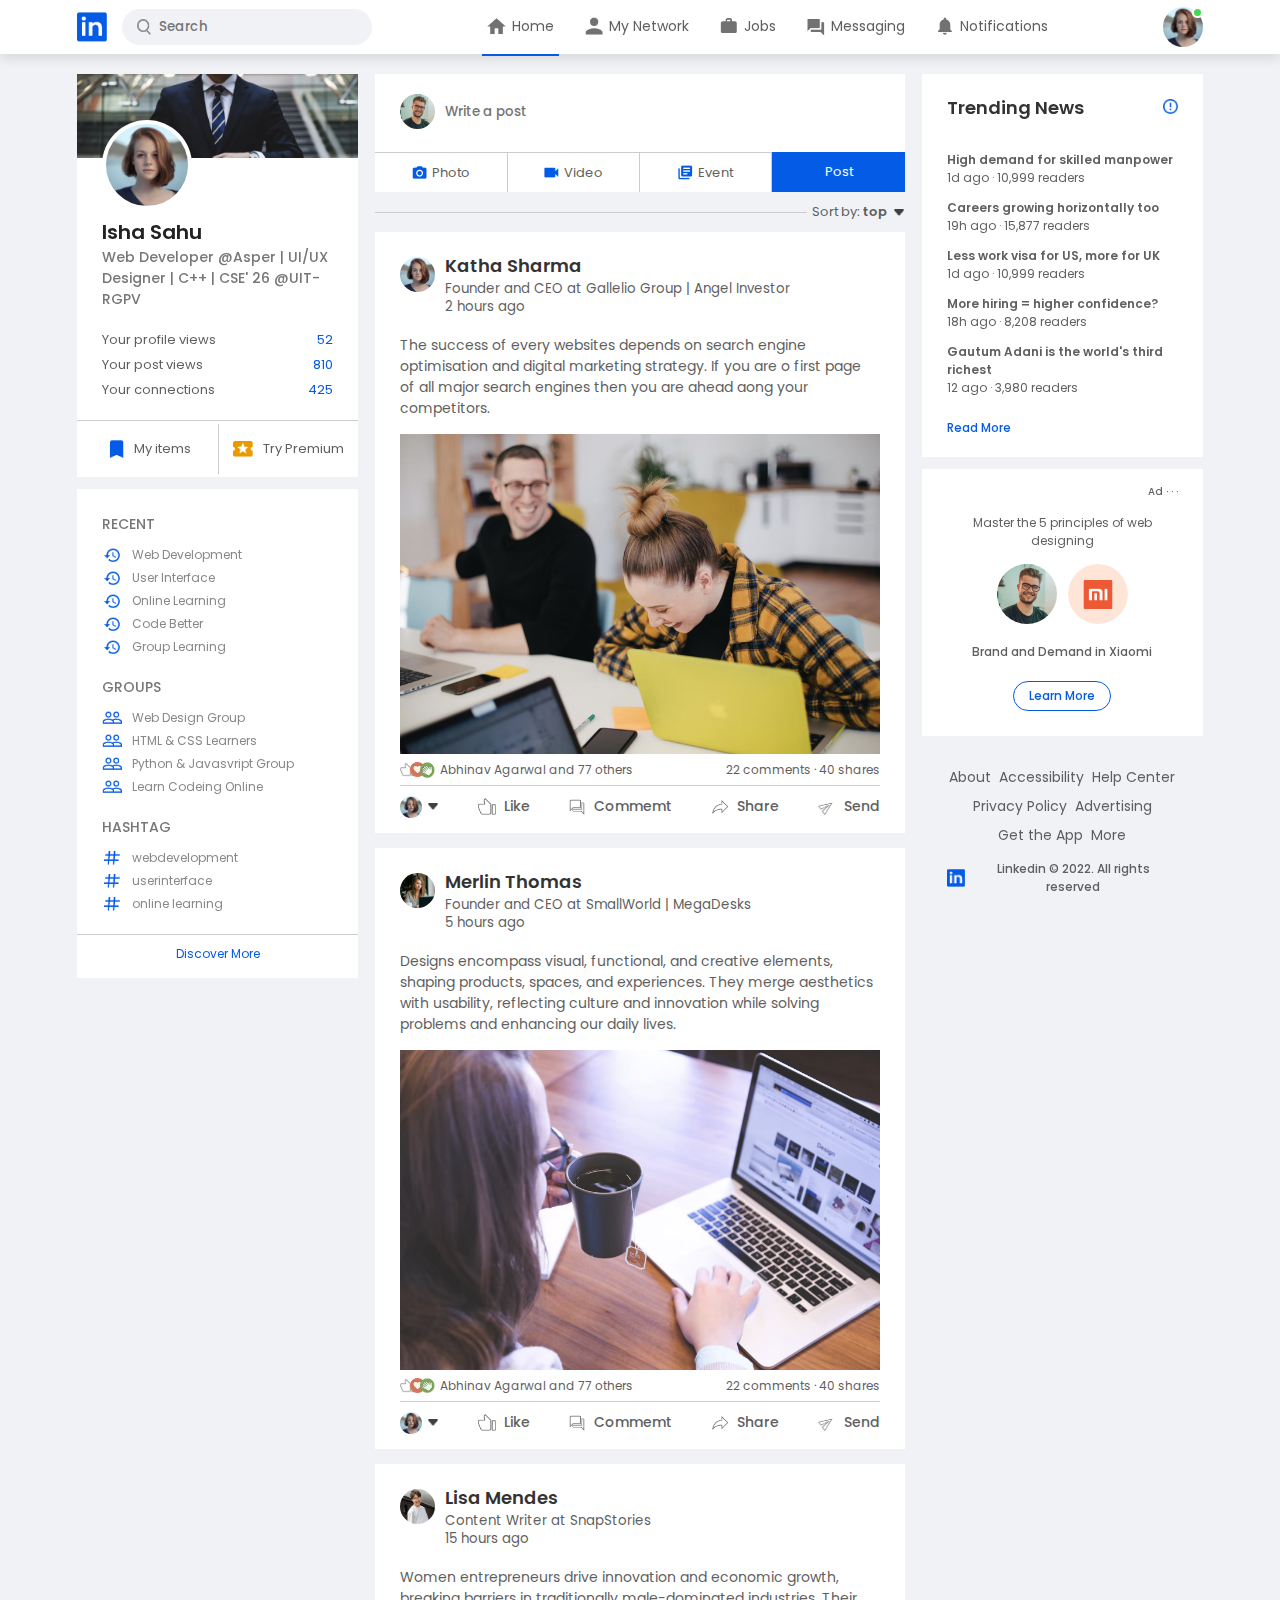
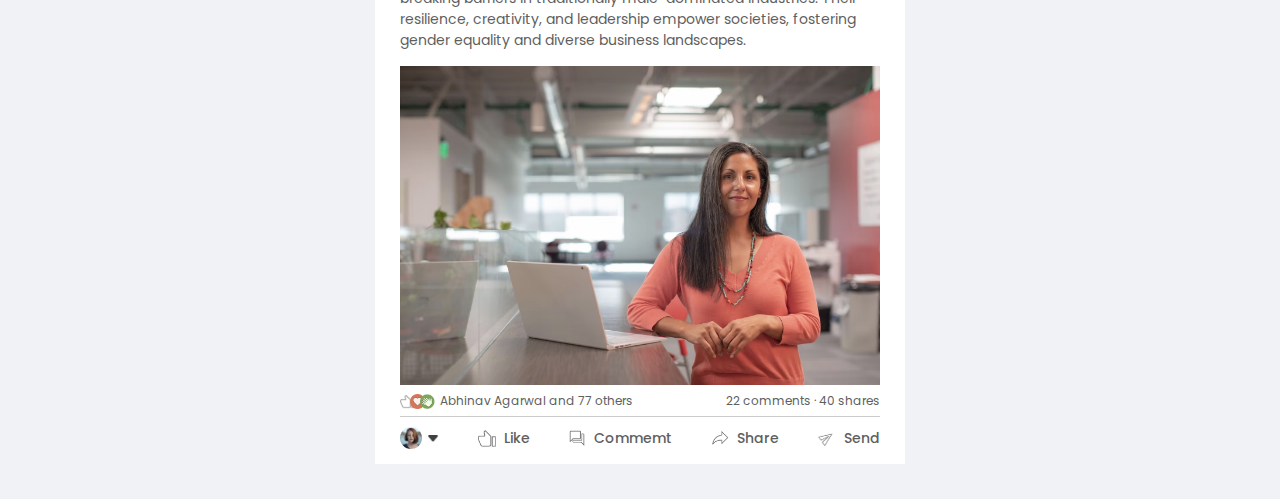
==== index.html @ 5a5438bf "first commit" ====
<!DOCTYPE html>
<html lang="en">

<head>
    <meta charset="UTF-8">
    <meta name="viewport" content="width=device-width, initial-scale=1.0">
    <title>Linkedin Clone</title>
    <!-- -----------------google fonts link-------------------- -->
    <link rel="preconnect" href="https://fonts.googleapis.com">
    <link rel="preconnect" href="https://fonts.gstatic.com" crossorigin>
    <link href="https://fonts.googleapis.com/css2?family=Poppins:wght@100;200;300;400;500;600;700;800;900&display=swap"
        rel="stylesheet">
    <!-- -------------custom css------------------ -->
    <link rel="stylesheet" href="./style.css">
    <!-- ------------------favicon------------------- -->
    <link rel="icon" type="image/x-icon" href="./images/logo.png">
</head>

<body>
    <nav class="navbar">
        <div class="navbar-left">
            <a href="index.html" class="logo"><img src="./images/logo.png" alt=""></a>
            <div class="search-box">
                <img src="./images/search.png">
                <input type="text" placeholder="Search">
            </div>
        </div>
        <div class="navbar-center">
            <ul>
                <li><a href="#" class="active-link"><img src="./images/home.png" alt=""><span>Home</span></a></li>
                <li><a href="./network.html"><img src="./images/network.png" alt=""><span>My Network</span></a></li>
                <li><a href="./job.html"><img src="./images/jobs.png" alt=""><span>Jobs</span></a></li>
                <li><a href="./messaging.html"><img src="./images/message.png" alt=""><span>Messaging</span></a></li>
                <li><a href="./notification.html"><img src="./images/notification.png" alt=""><span>Notifications</span></a></li>
            </ul>
        </div>
        <div class="navbar-right">
            <div class="online">
                <img src="./images/user-3.png" alt="" class="nav-profile-img" onclick="toggleMenu()">
            </div>
        </div>

        <!-- -----------profile-drop-down-menu----------------- -->
        <div class="profile-menu-wrap" id="profileMenu">
            <div class="profile-menu">
                <div class="user-info">
                    <img src="./images/user-3.png">
                    <div>
                        <h3>Isha Sahu</h3>
                        <a href="./profile.html">See your Profile</a>
                    </div>
                </div>
                <hr>
                <a href="#" class="profile-menu-link">
                    <img src="./images/feedback.png">
                    <p>Give Feedback</p>
                    <span>></span>
                </a>
                <a href="#" class="profile-menu-link">
                    <img src="./images/setting.png">
                    <p>Settings & Privacy</p>
                    <span>></span>
                </a>
                <a href="#" class="profile-menu-link">
                    <img src="./images/help.png">
                    <p>Help & Support</p>
                    <span>></span>
                </a>
                <a href="#" class="profile-menu-link">
                    <img src="./images/display.png">
                    <p>Display & Accessibility</p>
                    <span>></span>
                </a>
                <a href="#" class="profile-menu-link">
                    <img src="./images/logout.png">
                    <p>Logout</p>
                    <span>></span>
                </a>
            </div>
        </div>
    </nav>

    <!-- -----------------------navbar end----------------- -->

    <div class="container">
        <!-- -----------left-sidebar----------- -->
        <div class="left-sidebar">
            <div class="sidebar-profile-box">
                <img src="./images/cover-pic.png" width="100%">
                <div class="sidebar-profile-info">
                    <img src="./images/user-3.png">
                    <h1>Isha Sahu</h1>
                    <h3>Web Developer @Asper | UI/UX Designer | C++ | CSE' 26 @UIT-RGPV</h3>
                    <ul>
                        <li>Your profile views<span>52</span></li>
                        <li>Your post views<span>810</span></li>
                        <li>Your connections<span>425</span></li>
                    </ul>
                </div>
                <div class="sidebar-profile-link">
                    <a href="#"><img src="./images/items.png"> My items</a>
                    <a href="#"><img src="./images/premium.png"> Try Premium</a>
                </div>
            </div>

            <div class="sidebar-activity" id="sidebarActivity">
                <h3>RECENT</h3>
                <a href="#"><img src="./images/recent.png"> Web Development</a>
                <a href="#"><img src="./images/recent.png"> User Interface</a>
                <a href="#"><img src="./images/recent.png"> Online Learning</a>
                <a href="#"><img src="./images/recent.png"> Code Better</a>
                <a href="#"><img src="./images/recent.png"> Group Learning</a>
                <h3>GROUPS</h3>
                <a href="#"><img src="./images/group.png"> Web Design Group</a>
                <a href="#"><img src="./images/group.png"> HTML & CSS Learners</a>
                <a href="#"><img src="./images/group.png"> Python & Javasvript Group</a>
                <a href="#"><img src="./images/group.png"> Learn Codeing Online</a>
                <h3>HASHTAG</h3>
                <a href="#"><img src="./images/hashtag.png"> webdevelopment</a>
                <a href="#"><img src="./images/hashtag.png"> userinterface</a>
                <a href="#"><img src="./images/hashtag.png"> online learning</a>
                <div class="discover-more-link">
                    <a href="#">Discover More</a>
                </div>
            </div>

            <p id="showMoreLink" onclick="toggleActivity()">Show more <b>+</b></p>
        </div>

        <!-- -----------main-content----------- -->
        <div class="main-content">

            <div class="create-post">
                <div class="create-post-input">
                    <img src="./images/user-1.png">
                    <textarea rows="10" placeholder="Write a post"></textarea>
                </div>

                <div class="create-post-links">
                    <li><img src="./images/photo.png">Photo</li>
                    <li><img src="./images/video.png">Video</li>
                    <li><img src="./images/event.png">Event</li>
                    <li>Post</li>
                </div>
            </div>

            <div class="sort-by">
                <hr>
                <p>Sort by: <span>top <img src="./images/down-arrow.png"></span></p>
            </div>

            <div class="post">
                <div class="post-author">
                    <img src="./images/user-3.png">
                    <div>
                        <h1>Katha Sharma</h1>
                        <small>Founder and CEO at Gallelio Group | Angel Investor</small>
                        <small>2 hours ago</small>
                    </div>
                </div>
                <p>The success of every websites depends on search engine optimisation and digital marketing strategy.
                    If you are o first page of all major search engines then you are ahead aong your competitors.</p>
                <img src="./images/post-image-1.png" width="100%">

                <div class="post-stats">
                    <div>
                        <img src="./images/thumbsup.png">
                        <img src="./images/love.png">
                        <img src="./images/clap.png">
                        <span class="liked-users">Abhinav Agarwal and 77 others</span>
                    </div>
                    <div>
                        <span>22 comments &middot; 40 shares</span>
                    </div>
                </div>

                <div class="post-activity">
                    <div>
                        <img src="./images/user-3.png" class="post-activity-user-icon">
                        <img src="./images/down-arrow.png" class="post-activity-arrow-icon">
                    </div>
                    <div class="post-activity-link">
                        <img src="./images/like.png">
                        <span>Like</span>
                    </div>
                    <div class="post-activity-link">
                        <img src="./images/comment.png">
                        <span>Commemt</span>
                    </div>
                    <div class="post-activity-link">
                        <img src="./images/share.png">
                        <span>Share</span>
                    </div>
                    <div class="post-activity-link">
                        <img src="./images/send.png">
                        <span>Send</span>
                    </div>
                </div>
            </div>

            <div class="post">
                <div class="post-author">
                    <img src="./images/user-4.png">
                    <div>
                        <h1>Merlin Thomas</h1>
                        <small>Founder and CEO at SmallWorld | MegaDesks</small>
                        <small>5 hours ago</small>
                    </div>
                </div>
                <p>Designs encompass visual, functional, and creative elements, shaping products, spaces, and
                    experiences. They merge aesthetics with usability, reflecting culture and innovation while solving
                    problems and enhancing our daily lives.</p>
                <img src="./images/post-image-4.png" width="100%">

                <div class="post-stats">
                    <div>
                        <img src="./images/thumbsup.png">
                        <img src="./images/love.png">
                        <img src="./images/clap.png">
                        <span class="liked-users">Abhinav Agarwal and 77 others</span>
                    </div>
                    <div>
                        <span>22 comments &middot; 40 shares</span>
                    </div>
                </div>

                <div class="post-activity">
                    <div>
                        <img src="./images/user-3.png" class="post-activity-user-icon">
                        <img src="./images/down-arrow.png" class="post-activity-arrow-icon">
                    </div>
                    <div class="post-activity-link">
                        <img src="./images/like.png">
                        <span>Like</span>
                    </div>
                    <div class="post-activity-link">
                        <img src="./images/comment.png">
                        <span>Commemt</span>
                    </div>
                    <div class="post-activity-link">
                        <img src="./images/share.png">
                        <span>Share</span>
                    </div>
                    <div class="post-activity-link">
                        <img src="./images/send.png">
                        <span>Send</span>
                    </div>
                </div>
            </div>

            <div class="post">
                <div class="post-author">
                    <img src="./images/user-5.png">
                    <div>
                        <h1>Lisa Mendes</h1>
                        <small>Content Writer at SnapStories</small>
                        <small>15 hours ago</small>
                    </div>
                </div>
                <p>Women entrepreneurs drive innovation and economic growth, breaking barriers in traditionally
                    male-dominated industries. Their resilience, creativity, and leadership empower societies, fostering
                    gender equality and diverse business landscapes.</p>
                <img src="./images/post-image-3.png" width="100%">

                <div class="post-stats">
                    <div>
                        <img src="./images/thumbsup.png">
                        <img src="./images/love.png">
                        <img src="./images/clap.png">
                        <span class="liked-users">Abhinav Agarwal and 77 others</span>
                    </div>
                    <div>
                        <span>22 comments &middot; 40 shares</span>
                    </div>
                </div>

                <div class="post-activity">
                    <div>
                        <img src="./images/user-3.png" class="post-activity-user-icon">
                        <img src="./images/down-arrow.png" class="post-activity-arrow-icon">
                    </div>
                    <div class="post-activity-link">
                        <img src="./images/like.png">
                        <span>Like</span>
                    </div>
                    <div class="post-activity-link">
                        <img src="./images/comment.png">
                        <span>Commemt</span>
                    </div>
                    <div class="post-activity-link">
                        <img src="./images/share.png">
                        <span>Share</span>
                    </div>
                    <div class="post-activity-link">
                        <img src="./images/send.png">
                        <span>Send</span>
                    </div>
                </div>
            </div>
        </div>

        <!-- -----------right-sidebar---------- -->
        <div class="right-sidebar">
            <div class="sidebar-news">
                <img src="./images/more.png" class="info-icon">
                <h3>Trending News</h3>
                <a href="#">High demand for skilled manpower</a>
                <span>1d ago &middot; 10,999 readers</span>

                <a href="#">Careers growing horizontally too</a>
                <span>19h ago &middot; 15,877 readers</span>

                <a href="#">Less work visa for US, more for UK</a>
                <span>1d ago &middot; 10,999 readers</span>

                <a href="#">More hiring = higher confidence?</a>
                <span>18h ago &middot; 8,208 readers</span>

                <a href="#">Gautum Adani is the world's third richest</a>
                <span>12 ago &middot; 3,980 readers</span>

                <a href="#" class="read-more-link">Read More</a>
            </div>

            <div class="sidebar-ad">
                <small>Ad &middot; &middot; &middot;</small>
                <p>Master the 5 principles of web designing</p>
                <div>
                    <img src="./images/user-1.png">
                    <img src="./images/mi-logo.png">
                </div>
                <b>Brand and Demand in Xiaomi</b>
                <a href="#" class="ad-link">Learn More</a>
            </div>

            <div class="sidebar-useful-links">
                <a href="#">About</a>
                <a href="#">Accessibility</a>
                <a href="#">Help Center</a>
                <a href="#">Privacy Policy</a>
                <a href="#">Advertising</a>
                <a href="#">Get the App</a>
                <a href="#">More</a>

                <div class="copyright-msg">
                    <img src="./images/logo.png">
                    <p>Linkedin &#169; 2022. All rights reserved</p>
                </div>
            </div>
        </div>
    </div>
    
    <!-- ---------------custom javascript---------------- -->
    <script src="./script.js"></script>
</body>

</html>
---- style.css ----
* {
    margin: 0;
    padding: 0;
    box-sizing: border-box;
    font-family: 'Poppins', sans-serif;
}

body {
    background: #f0f2f5;
    color: #5f5f5f;
}

a {
    text-decoration: none;
    color: #5f5f5f;
}

/* --------------------------------------navbar-start-------------------------------- */
.navbar {
    display: flex;
    align-items: center;
    justify-content: space-between;
    background: #fff;
    padding: 6px 6%;
    position: sticky;
    top: 0;
    z-index: 100;
    box-shadow: 0 5px 10px rgba(0, 0, 0, 0.1);
}

.logo img {
    width: 30px;
    margin-right: 15px;
    display: block;
}

.navbar-center ul li {
    display: inline-block;
    list-style: none;
}

.navbar-center ul li a {
    display: flex;
    align-items: center;
    font-size: 14px;
    margin: 5px 8px;
    padding-right: 5px;
    position: relative;
}

.navbar-center ul li a img {
    width: 30px;
}

.navbar-center ul li a::after {
    content: '';
    width: 0;
    height: 2px;
    background: #045be6;
    position: absolute;
    bottom: -15px;
    transition: width 0.3s;
}

.navbar-center ul li a:hover::after,
.navbar-center ul li a.active-link::after {
    width: 100%;
}

.nav-profile-img {
    width: 40px;
    border-radius: 50%;
    display: block;
    cursor: pointer;
    position: relative;
}

.online {
    position: relative;
}

.online::after {
    content: '';
    width: 7px;
    height: 7px;
    border: 2px solid #fff;
    border-radius: 50%;
    right: 0px;
    top: 0px;
    background: #41db51;
    position: absolute;
}

.search-box {
    background: #f0f2f5;
    width: 250px;
    border-radius: 20px;
    display: flex;
    align-items: center;
    padding: 0 15px;
}

.navbar-left {
    display: flex;
    align-items: center;
}

.search-box img {
    width: 14px;
}

.search-box input {
    width: 100%;
    background: transparent;
    outline: none;
    padding: 8px;
    border: 0;
}

/* ----------------------------------------------navbar-end------------------------------------------- */

/* -------------------------------------------------landing-page-start------------------------------------------- */
.container {
    padding: 20px 6%;
    display: flex;
    flex-wrap: wrap;
    justify-content: space-between;
}

/* ---------left-sidebar--------- */
.left-sidebar {
    flex-basis: 25%;
    align-self: flex-start;
    position: sticky;
    top: 73px;
}

.sidebar-profile-box {
    background: #fff;
}

.sidebar-profile-info {
    padding: 0 25px;
}

.sidebar-profile-info img {
    width: 90px;
    border-radius: 50%;
    background: #fff;
    padding: 4px;
    margin-top: -45px;
}

.sidebar-profile-info h1 {
    font-size: 20px;
    font-weight: 600;
    color: #222;
}

.sidebar-profile-info h3 {
    font-size: 14px;
    font-weight: 500;
    color: #777;
}

.sidebar-profile-info ul {
    list-style: none;
    margin: 20px 0;
}

.sidebar-profile-info ul li {
    width: 100%;
    margin: 5px 0;
    font-size: 13px;
}

.sidebar-profile-info ul li span {
    float: right;
    color: #045be6;
}

.sidebar-profile-link {
    display: flex;
    align-items: center;
    border-top: 1px solid #ccc;
}

.sidebar-profile-link a {
    flex-basis: 50%;
    display: flex;
    align-items: center;
    justify-content: center;
    padding: 15px 0;
    font-size: 13px;
    border-left: 1px solid #ccc;
}

.sidebar-profile-link a:first-child {
    border-left: 0;
}

.sidebar-profile-link img {
    width: 20px;
    margin-right: 10px;
}

.sidebar-activity {
    background: #fff;
    padding: 5px 25px;
    margin: 12px 0;
}

.sidebar-activity h3 {
    color: #777;
    font-size: 14px;
    font-weight: 500;
    margin: 20px 0 10px;
}

.sidebar-activity a {
    display: flex;
    align-items: center;
    font-size: 12px;
    font-family: 500;
    color: #888;
    margin: 3px 0;
}

.sidebar-activity a img {
    width: 20px;
    margin-right: 10px;
}

.discover-more-link {
    border-top: 1px solid #ccc;
    text-align: center;
    margin-top: 20px;
    margin-left: -25px;
    margin-right: -25px;
}

.discover-more-link a {
    color: #045be6;
    display: inline-block;
    margin: 10px 0;
}

/* ----------right-sidebar------- */
.right-sidebar {
    flex-basis: 25%;
    align-self: self-start;
    position: sticky;
    top: 73px;
}

.sidebar-news {
    background: #fff;
    padding: 10px 25px;
}

.info-icon {
    width: 15px;
    float: right;
    margin-top: 15px;
}

.sidebar-news h3 {
    font-size: 18px;
    font-weight: 600;
    color: #333;
    margin: 10px 0 30px;
}

.sidebar-news a {
    display: block;
    font-size: 12px;
    font-weight: 600;
    margin-top: 10px;
    margin-bottom: -5px;
}

.sidebar-news span {
    font-size: 12px;
}

.sidebar-news .read-more-link {
    color: #045be6;
    font-weight: 500;
    margin: 20px 0 10px;
}

.sidebar-ad {
    background: #fff;
    padding: 15px 25px;
    text-align: center;
    margin: 12px 0;
    font-size: 12px;
}

.sidebar-ad img {
    width: 60px;
    border-radius: 50%;
    margin: 4px;
}

.sidebar-ad small {
    float: right;
    font-weight: 500;
}

.sidebar-ad p {
    margin-top: 30px;
    margin-bottom: 10px;
}

.sidebar-ad b {
    display: block;
    font-weight: 500;
    margin-top: 10px;
}

.ad-link {
    display: inline-block;
    border: 1px solid #045be6;
    border-radius: 30px;
    padding: 5px 15px;
    color: #045be6;
    font-weight: 500;
    margin: 20px auto 10px;
}

.sidebar-useful-links {
    padding: 15px 25px;
    text-align: center;
}

.sidebar-useful-links a {
    display: inline-block;
    font-size: 14px;
    margin: 4px 2px;
}

.copyright-msg {
    display: flex;
    align-items: center;
    justify-content: center;
    font-size: 12px;
    margin-top: 10px;
    font-weight: 500
}

.copyright-msg img {
    width: 18px;
    margin-right: 4px;
}

/* ---------main-content----------- */
.main-content {
    flex-basis: 47%;
}

.create-post {
    background: #fff;
}

.create-post-input {
    padding: 20px 25px 10px;
    display: flex;
    align-items: flex-start;
}

.create-post-input img {
    width: 35px;
    border-radius: 50%;
    margin-right: 10px;
}

.create-post-input textarea {
    width: 100%;
    border: 0;
    outline: 0;
    resize: none;
    background: transparent;
    margin-top: 8px;
    height: 40px;
}

::placeholder {
    font-weight: 500;
}

.create-post-links {
    display: flex;
    align-items: flex-start;
}

.create-post-links li {
    list-style: none;
    border-top: 1px solid #ccc;
    border-right: 1px solid #ccc;
    flex-basis: 25%;
    height: 40px;
    font-size: 13px;
    display: flex;
    align-items: center;
    justify-content: center;
    cursor: pointer;
}

.create-post-links li img {
    width: 15px;
    margin-right: 5px;
}

.create-post-links li:last-child {
    background: #045be6;
    color: #fff;
    border-top: 0;
    border-right: 0;
}

.sort-by {
    display: flex;
    align-items: center;
    margin: 10px 0;
}

.sort-by hr {
    flex: 1;
    border: 0;
    height: 1px;
    background: #ccc;
}

.sort-by p {
    font-size: 13px;
    padding-left: 5px;
}

.sort-by p span {
    font-weight: 600;
    cursor: pointer;
}

.sort-by p img {
    width: 12px;
    margin-left: 3px;
}

.post {
    background: #fff;
    padding: 20px 25px 5px;
    margin: 5px 0 15px;
}

.post-author {
    display: flex;
    align-items: flex-start;
    margin-bottom: 20px;
}

.post-author img {
    width: 35px;
    border-radius: 50%;
    margin-right: 10px;
    margin-top: 5px;
}

.post-author h1 {
    font-size: 18px;
    font-weight: 600;
    color: #333;
}

.post-author small {
    display: block;
    margin-bottom: -2px;
}

.post p {
    font-size: 14px;
    margin-bottom: 15px;
}

.post-stats {
    display: flex;
    flex-wrap: wrap;
    align-items: center;
    justify-content: space-between;
    font-size: 12px;
    border-bottom: 1px solid #ccc;
    padding-bottom: 6px;
}

.post-stats div {
    display: flex;
    align-items: center;
}

.post-stats img {
    width: 15px;
    margin-right: -5px;
}

.liked-users {
    margin-left: 10px;
}

.post-activity {
    display: flex;
    align-items: center;
    justify-content: space-between;
    padding: 10px 0;
    font-size: 14px;
    font-weight: 500;
}

.post-activity div {
    display: flex;
    align-items: center;
}

.post-activity-user-icon {
    width: 22px;
    border-radius: 50%;
}

.post-activity-arrow-icon {
    width: 12px;
    margin-left: 5px;
}

.post-activity-link img {
    width: 18px;
    margin-right: 8px;
}

/* ----------profile-drop-down-menu------------ */
#showMoreLink {
    display: none;
}
.profile-menu-wrap {
    position: absolute;
    top: 100%;
    right: 5%;
    width: 320px;
    max-height: 0;
    overflow: hidden;
    transition: max-height 0.5s;
}

.profile-menu-wrap.open-menu {
    max-height: 400px;
}

.profile-menu {
    background: #222;
    color: #fff;
    padding: 20px;
    margin: 10px;
}

.user-info {
    display: flex;
    align-items: center;
}

.user-info img {
    width: 50px;
    border-radius: 50%;
    margin-right: 15px;
}

.user-info h3 {
    font-weight: 500;
    margin-bottom: -7px;
}

.user-info a {
    color: #c9dbf8;
    font-size: 13px;
}

.profile-menu hr {
    border: 0;
    height: 1px;
    width: 100%;
    background: #fff;
    margin: 15px 0 10px;
}

.profile-menu-link {
    display: flex;
    align-items: center;
    color: #fff;
    margin: 12px 0;
    font-size: 14px;
}

.profile-menu-link p {
    width: 100%;
}

.profile-menu-link img {
    width: 35px;
    border-radius: 50%;
    margin-right: 15px;
}
/* ------------------------------------------------------------landing-page-end------------------------------------------------------ */

/* ------------------------------------------media query for navbar-------------------------------------------- */
@media only screen and (max-width: 600px) {
    .search-box {
        background: transparent;
        width: auto;
        padding: 0;
    }

    .search-box input {
        width: 0;
        padding: 0;
    }

    .navbar-center ul li a span {
        display: none;
    }

    .navbar-center ul li a {
        padding-right: 0;
        margin: 5px;
    }

    .nav-profile-img {
        width: 30px;
    }

    /* -------------------------------media query for home page-------------------- */
    .container {
        padding: 15px 3%
    }

    .left-sidebar,
    .right-sidebar {
        flex-basis: 100%;
        position: relative;
        top: unset;
    }

    .main-content {
        flex-basis: 100%;
    }

    .post-stats div {
        margin: 2px 0;
    }

    .post-activity-link span {
        display: none;
    }

    .post-activity-link img {
        margin-right: 0;
    }
    
    /* -------------------------------------media query for profile page-------------------------------*/
    .profile-main,
    .profile-sidebar {
        flex-basis: 100%;
    }

    .profile-container {
        font-size: 14px;
    }

    .profile-pic {
        width: 100px;
        margin-top: -50px;
    }

    .profile-description {
        font-size: 14px;
    }

    .mutual-connection h3 {
        font-size: 0.85rem;
    }

    #showMoreLink {
        display: block;
        width: fit-content;
        margin: 10px auto;
        font-size: 14px;
        cursor: pointer;
    }

    .sidebar-activity {
        display: none;
    }

    .sidebar-activity.open-activity {
        display: block;
    }
}
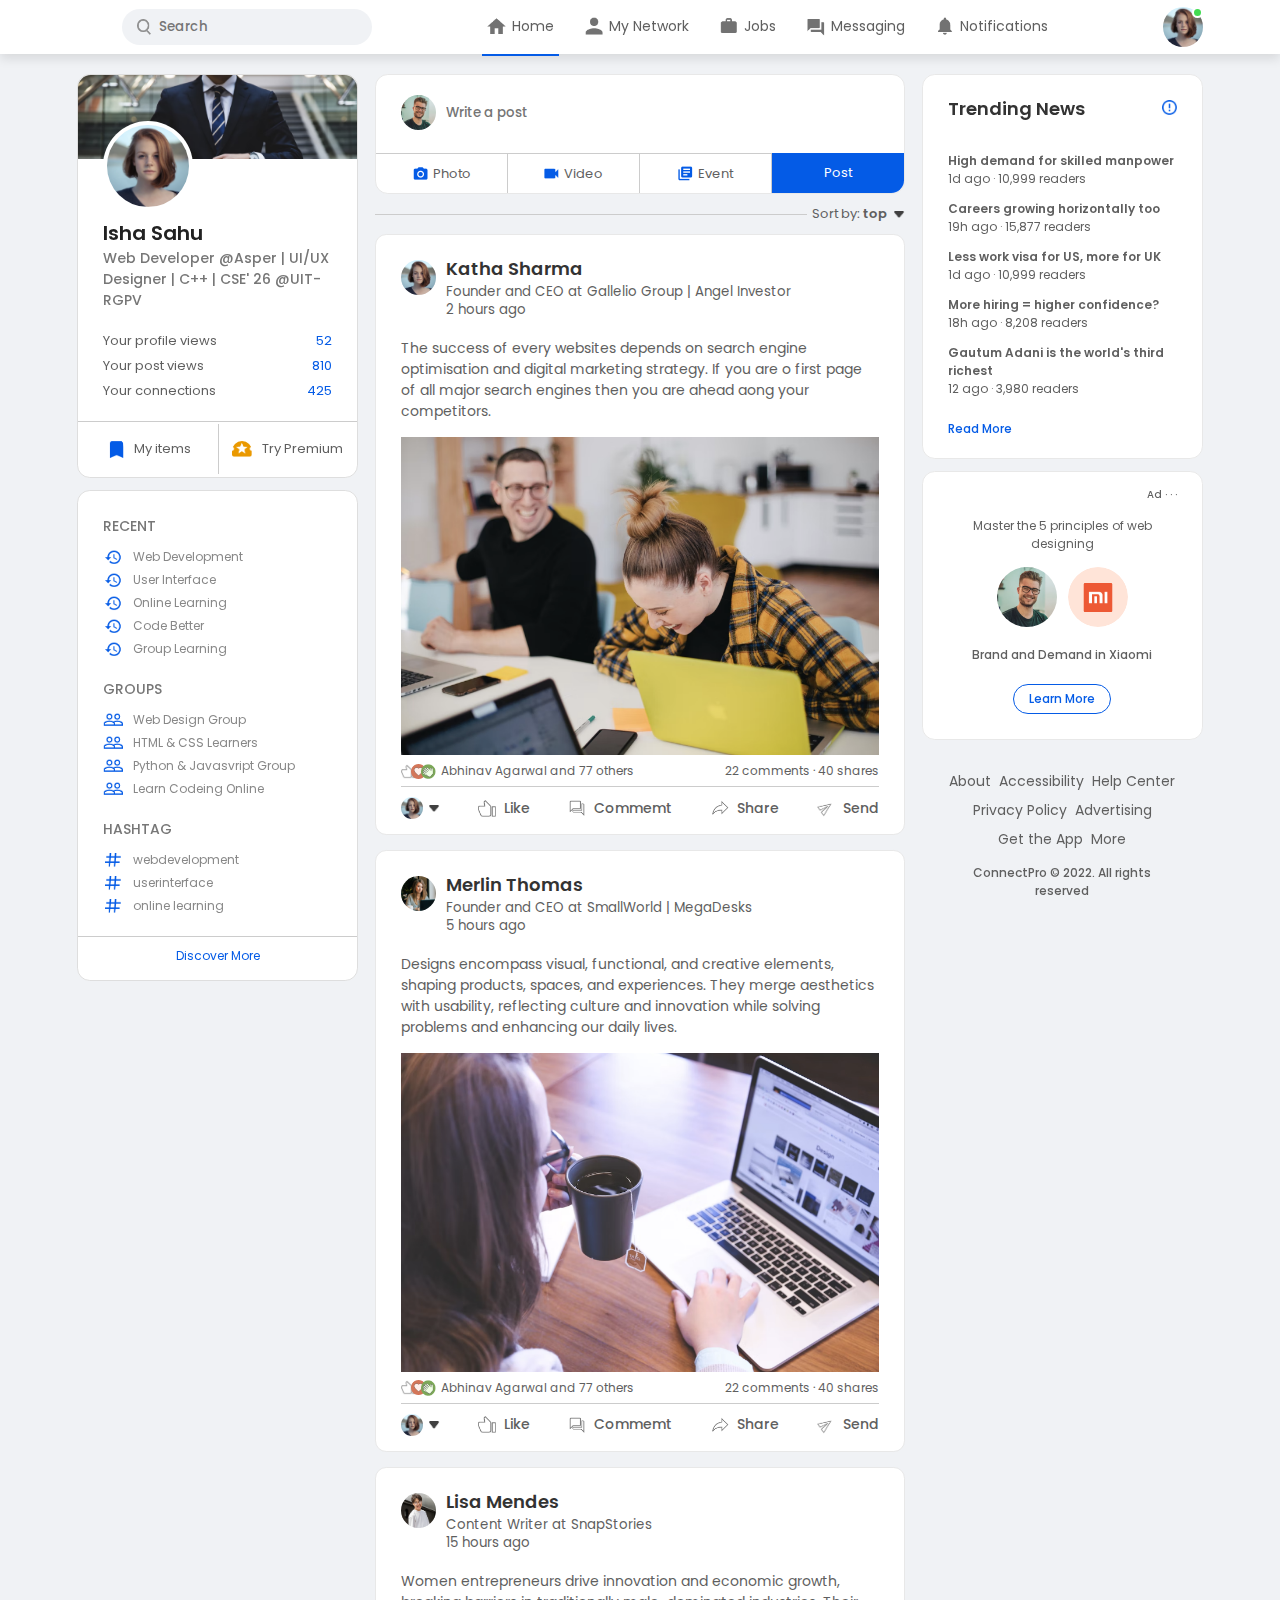
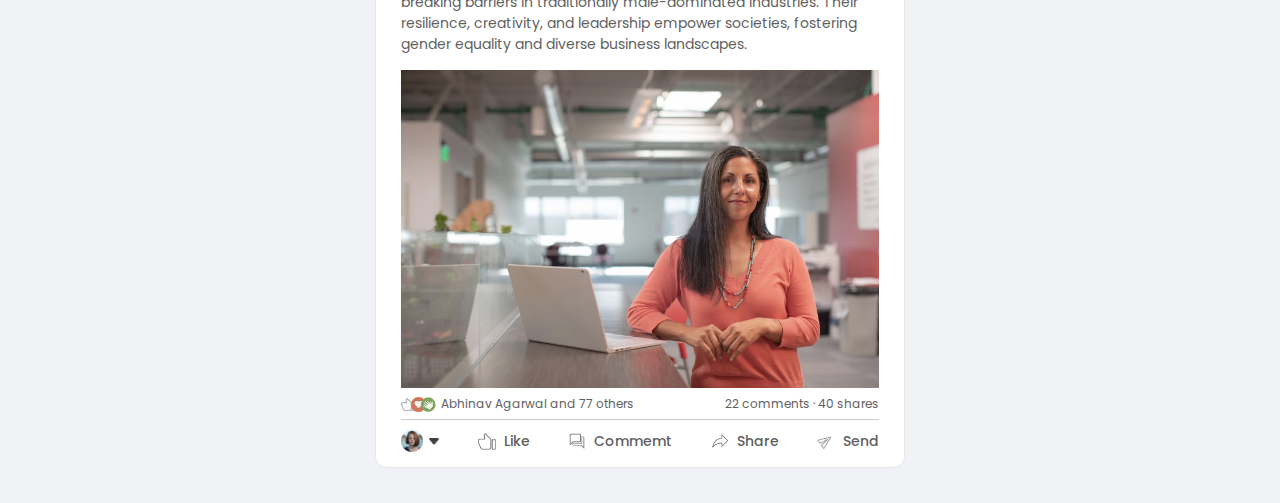
==== commit 9d82947f: "title change" ====
--- a/index.html
+++ b/index.html
@@ -4,7 +4,7 @@
 <head>
     <meta charset="UTF-8">
     <meta name="viewport" content="width=device-width, initial-scale=1.0">
-    <title>Linkedin Clone</title>
+    <title>ConnectPro</title>
     <!-- -----------------google fonts link-------------------- -->
     <link rel="preconnect" href="https://fonts.googleapis.com">
     <link rel="preconnect" href="https://fonts.gstatic.com" crossorigin>
@@ -13,13 +13,14 @@
     <!-- -------------custom css------------------ -->
     <link rel="stylesheet" href="./style.css">
     <!-- ------------------favicon------------------- -->
-    <link rel="icon" type="image/x-icon" href="./images/logo.png">
+    <link rel="icon" type="image/x-icon" href="./images/newlogo.png">
 </head>
 
 <body>
+    <!-- -------------------navbar-start----------------------- -->
     <nav class="navbar">
         <div class="navbar-left">
-            <a href="index.html" class="logo"><img src="./images/logo.png" alt=""></a>
+            <a href="index.html" class="logo"><img src="./images/newlogo.png" alt=""></a>
             <div class="search-box">
                 <img src="./images/search.png">
                 <input type="text" placeholder="Search">
@@ -81,7 +82,8 @@
     </nav>
 
     <!-- -----------------------navbar end----------------- -->
-
+    
+    <!-- ----------------------------hero-sections--------------------- -->
     <div class="container">
         <!-- -----------left-sidebar----------- -->
         <div class="left-sidebar">
@@ -299,7 +301,7 @@
             </div>
         </div>
 
-        <!-- -----------right-sidebar---------- -->
+        <!-- ---------------------------right-sidebar------------------------- -->
         <div class="right-sidebar">
             <div class="sidebar-news">
                 <img src="./images/more.png" class="info-icon">
@@ -343,8 +345,7 @@
                 <a href="#">More</a>
 
                 <div class="copyright-msg">
-                    <img src="./images/logo.png">
-                    <p>Linkedin &#169; 2022. All rights reserved</p>
+                    <p>ConnectPro &#169; 2022. All rights reserved</p>
                 </div>
             </div>
         </div>
--- a/style.css
+++ b/style.css
@@ -137,6 +137,12 @@
 
 .sidebar-profile-box {
     background: #fff;
+    border-radius: 0.8rem;
+    border: 1px solid #dedede;
+}
+
+.sidebar-profile-box img{
+    border-radius: 0.8rem 0.8rem 0 0;
 }
 
 .sidebar-profile-info {
@@ -208,6 +214,8 @@
     background: #fff;
     padding: 5px 25px;
     margin: 12px 0;
+    border-radius: 0.8rem;
+    border: 1px solid #dedede;
 }
 
 .sidebar-activity h3 {
@@ -256,6 +264,8 @@
 .sidebar-news {
     background: #fff;
     padding: 10px 25px;
+    border-radius: 0.8rem;
+    border: 1px solid #e8e8e8;
 }
 
 .info-icon {
@@ -295,6 +305,8 @@
     text-align: center;
     margin: 12px 0;
     font-size: 12px;
+    border-radius: 0.8rem;
+    border: 1px solid #e8e8e8;
 }
 
 .sidebar-ad img {
@@ -361,6 +373,8 @@
 
 .create-post {
     background: #fff;
+    border-radius: 0.8rem;
+    border: 1px solid #e8e8e8;
 }
 
 .create-post-input {
@@ -417,6 +431,7 @@
     color: #fff;
     border-top: 0;
     border-right: 0;
+    border-radius: 0 0 0.8rem 0;
 }
 
 .sort-by {
@@ -451,6 +466,8 @@
     background: #fff;
     padding: 20px 25px 5px;
     margin: 5px 0 15px;
+    border-radius: 0.7rem;
+    border: 1px solid #e8e8e8;
 }
 
 .post-author {
@@ -551,6 +568,7 @@
 
 .profile-menu-wrap.open-menu {
     max-height: 400px;
+    border-radius: 0.6rem;
 }
 
 .profile-menu {
